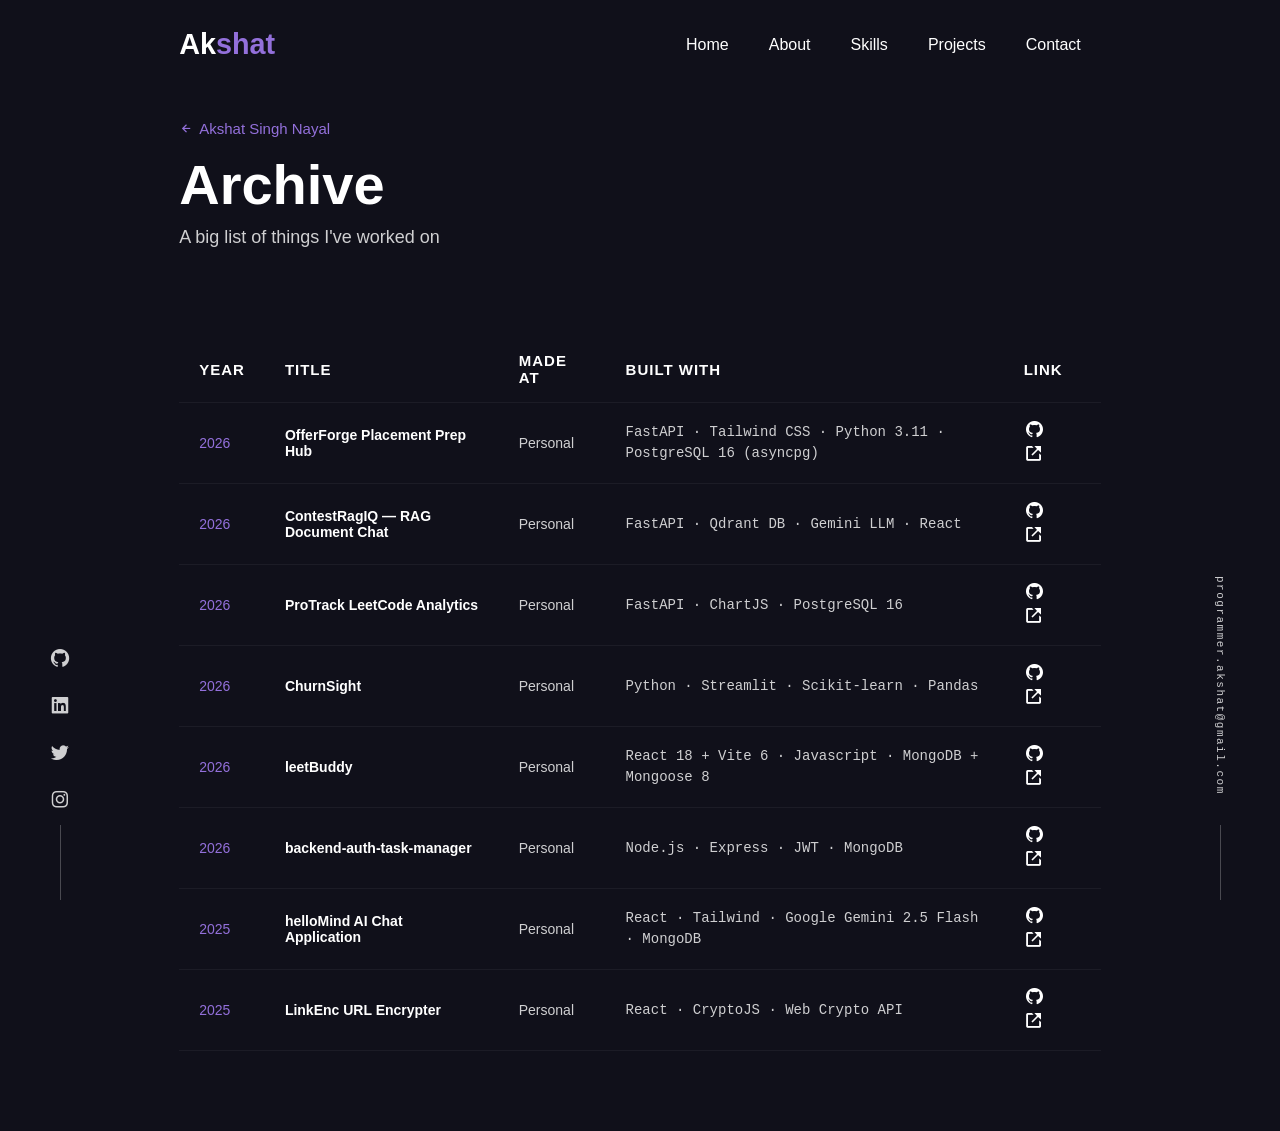
==== akshat/archive.html @ 69ee6034 "Update SEO metadata, projects archive sorting, repo links, and transition smoothness" ====
<!DOCTYPE html>
<html lang="en">

<head>
  <meta charset="UTF-8">
  <meta http-equiv="X-UA-Compatible" content="IE=edge">
  <meta name="viewport" content="width=device-width, initial-scale=1.0">
  <meta name="description"
    content="Archive of projects built by Akshat Singh Nayal, featuring backend engineering, AI, and full-stack systems." />
  <meta name="robots" content="index, follow" />
  <link rel="canonical" href="https://akshatnayal.dev/archive.html" />

  <!-- Open Graph -->
  <meta property="og:title" content="Archive | Akshat Singh Nayal" />
  <meta property="og:description"
    content="Archive of projects built by Akshat Singh Nayal, featuring backend engineering, AI, and full-stack systems." />
  <meta property="og:url" content="https://akshatnayal.dev/archive.html" />
  <meta property="og:type" content="website" />
  <meta property="og:image" content="https://akshatnayal.dev/img/social-preview.png" />

  <!-- Twitter -->
  <meta name="twitter:card" content="summary_large_image" />
  <meta name="twitter:title" content="Archive | Akshat Singh Nayal" />
  <meta name="twitter:description" content="Archive of projects built by Akshat Singh Nayal." />
  <meta name="twitter:image" content="https://akshatnayal.dev/img/social-preview.png" />

  <!-- Structured Data JSON-LD -->
  <script type="application/ld+json">
  {
    "@context": "https://schema.org",
    "@type": "ItemPage",
    "name": "Archive of Projects - Akshat Singh Nayal",
    "description": "Comprehensive list of backend development, full-stack, and AI projects built by Akshat Singh Nayal.",
    "url": "https://akshatnayal.dev/archive.html",
    "author": {
      "@type": "Person",
      "name": "Akshat Singh Nayal"
    }
  }
  </script>

  <!-- Icon -->
  <link type="image/png" sizes="16x16" rel="icon" href="assets/anime.png">
  <!-- External CSS Link -->
  <link rel="stylesheet" type="text/css" href="assets/styles.css">

  <!-- Boxicons Script -->
  <link rel="stylesheet" href="https://unpkg.com/boxicons@latest/css/boxicons.min.css">

  <!-- Google Fonts Link -->
  <link rel="preconnect" href="https://fonts.googleapis.com">
  <link rel="preconnect" href="https://fonts.gstatic.com" crossorigin>
  <link href="https://fonts.googleapis.com/css2?family=Bangers&family=Kosugi+Maru&display=swap" rel="stylesheet">

  <title>Archive | Akshat Singh Nayal</title>
</head>

<body class="archive-page">
  <!-- Start of Header -->
  <header>
    <a href="index.html" class="logo">Ak<span>shat</span></a>
    <div class="bx bx-menu" id="menu-icon"></div>

    <ul class="navbar">
      <li><a href="index.html#home">Home</a></li>
      <li><a href="index.html#about">About</a></li>
      <li><a href="index.html#services">Skills</a></li>
      <li><a href="index.html#projects">Projects</a></li>
      <li><a href="index.html#contact">Contact</a></li>
    </ul>
  </header>
  <!-- End of Header -->

  <!-- Archive Content Section -->
  <section class="archive-section">
    <div class="archive-header">
      <a href="index.html#projects" class="back-link"><i class='bx bx-left-arrow-alt'></i> Akshat Singh Nayal</a>
      <h1>Archive</h1>
      <p class="subtitle">A big list of things I've worked on</p>
    </div>

    <div class="table-container">
      <table class="archive-table">
        <thead>
          <tr>
            <th>Year</th>
            <th>Title</th>
            <th class="hide-mobile">Made at</th>
            <th>Built with</th>
            <th>Link</th>
          </tr>
        </thead>
        <tbody>
          <!-- 2026 -->
          <tr>
            <td class="year-column">2026</td>
            <td class="title-column">OfferForge Placement Prep Hub</td>
            <td class="made-column hide-mobile">Personal</td>
            <td class="tech-column">FastAPI &middot; Tailwind CSS &middot; Python 3.11 &middot; PostgreSQL 16 (asyncpg)
            </td>
            <td class="links-column">
              <a href="https://github.com/AkshatSinghNayal/OfferForge" target="_blank" rel="noopener noreferrer"
                aria-label="GitHub"><i class='bx bxl-github'></i></a>
              <a href="https://offerforgeai.vercel.app/" target="_blank" rel="noopener noreferrer"
                aria-label="Live Demo"><i class='bx bx-link-external'></i></a>
            </td>
          </tr>
          <tr>
            <td class="year-column">2026</td>
            <td class="title-column">ContestRagIQ — RAG Document Chat</td>
            <td class="made-column hide-mobile">Personal</td>
            <td class="tech-column">FastAPI &middot; Qdrant DB &middot; Gemini LLM &middot; React</td>
            <td class="links-column">
              <a href="https://github.com/AkshatSinghNayal/ragFastAPI" target="_blank" rel="noopener noreferrer"
                aria-label="GitHub"><i class='bx bxl-github'></i></a>
              <a href="https://contextragiq.vercel.app/" target="_blank" rel="noopener noreferrer"
                aria-label="Live Demo"><i class='bx bx-link-external'></i></a>
            </td>
          </tr>
          <tr>
            <td class="year-column">2026</td>
            <td class="title-column">ProTrack LeetCode Analytics</td>
            <td class="made-column hide-mobile">Personal</td>
            <td class="tech-column">FastAPI &middot; ChartJS &middot; PostgreSQL 16</td>
            <td class="links-column">
              <a href="https://github.com/AkshatSinghNayal/leet-tracker" target="_blank" rel="noopener noreferrer"
                aria-label="GitHub"><i class='bx bxl-github'></i></a>
              <a href="https://protrack-kar.vercel.app/" target="_blank" rel="noopener noreferrer"
                aria-label="Live Demo"><i class='bx bx-link-external'></i></a>
            </td>
          </tr>
          <tr>
            <td class="year-column">2026</td>
            <td class="title-column">ChurnSight</td>
            <td class="made-column hide-mobile">Personal</td>
            <td class="tech-column">Python &middot; Streamlit &middot; Scikit-learn &middot; Pandas</td>
            <td class="links-column">
              <a href="https://github.com/AkshatSinghNayal/customer-churn-prediction" target="_blank"
                rel="noopener noreferrer" aria-label="GitHub"><i class='bx bxl-github'></i></a>
              <a href="https://codecurated04.vercel.app/" target="_blank" rel="noopener noreferrer"
                aria-label="Live Demo"><i class='bx bx-link-external'></i></a>
            </td>
          </tr>
          <tr>
            <td class="year-column">2026</td>
            <td class="title-column">leetBuddy</td>
            <td class="made-column hide-mobile">Personal</td>
            <td class="tech-column">React 18 + Vite 6 &middot; Javascript &middot; MongoDB + Mongoose 8</td>
            <td class="links-column">
              <a href="https://github.com/AkshatSinghNayal/LeetCodeHelper" target="_blank" rel="noopener noreferrer"
                aria-label="GitHub"><i class='bx bxl-github'></i></a>
              <a href="https://leet-code-helper.vercel.app/" target="_blank" rel="noopener noreferrer"
                aria-label="Live Demo"><i class='bx bx-link-external'></i></a>
            </td>
          </tr>
          <tr>
            <td class="year-column">2026</td>
            <td class="title-column">backend-auth-task-manager</td>
            <td class="made-column hide-mobile">Personal</td>
            <td class="tech-column">Node.js &middot; Express &middot; JWT &middot; MongoDB</td>
            <td class="links-column">
              <a href="https://github.com/AkshatSinghNayal/backend-auth-task-manager" target="_blank"
                rel="noopener noreferrer" aria-label="GitHub"><i class='bx bxl-github'></i></a>
              <a href="https://backend-auth-task-manager.vercel.app/" target="_blank" rel="noopener noreferrer"
                aria-label="Live Demo"><i class='bx bx-link-external'></i></a>
            </td>
          </tr>

          <!-- 2025 -->
          <tr>
            <td class="year-column">2025</td>
            <td class="title-column">helloMind AI Chat Application</td>
            <td class="made-column hide-mobile">Personal</td>
            <td class="tech-column">React &middot; Tailwind &middot; Google Gemini 2.5 Flash &middot; MongoDB</td>
            <td class="links-column">
              <a href="https://github.com/AkshatSinghNayal/helloMind" target="_blank" rel="noopener noreferrer"
                aria-label="GitHub"><i class='bx bxl-github'></i></a>
              <a href="https://sih-project-2025-bsvw.onrender.com" target="_blank" rel="noopener noreferrer"
                aria-label="Live Demo"><i class='bx bx-link-external'></i></a>
            </td>
          </tr>
          <tr>
            <td class="year-column">2025</td>
            <td class="title-column">LinkEnc URL Encrypter</td>
            <td class="made-column hide-mobile">Personal</td>
            <td class="tech-column">React &middot; CryptoJS &middot; Web Crypto API</td>
            <td class="links-column">
              <a href="https://github.com/AkshatSinghNayal/Python_Link_Encryption_Project" target="_blank"
                rel="noopener noreferrer" aria-label="GitHub"><i class='bx bxl-github'></i></a>
              <a href="https://linkenc.vercel.app/" target="_blank" rel="noopener noreferrer" aria-label="Live Demo"><i
                  class='bx bx-link-external'></i></a>
            </td>
          </tr>
        </tbody>
      </table>
    </div>
  </section>



  <!-- Fixed Sidebars -->
  <div class="left-social-sidebar">
    <ul class="sidebar-socials">
      <li><a href="https://github.com/AkshatSinghNayal" target="_blank" rel="noopener noreferrer" aria-label="GitHub"><i
            class='bx bxl-github'></i></a></li>
      <li><a href="https://linkedin.com/in/akshatnayal/" target="_blank" rel="noopener noreferrer"
          aria-label="LinkedIn"><i class='bx bxl-linkedin-square'></i></a></li>
      <li><a href="https://x.com/Akshat_Nayal" target="_blank" rel="noopener noreferrer" aria-label="X (Twitter)"><i
            class='bx bxl-twitter'></i></a></li>
      <li><a href="https://instagram.com/programmer__19" target="_blank" rel="noopener noreferrer"
          aria-label="Instagram"><i class='bx bxl-instagram'></i></a></li>
    </ul>
    <div class="sidebar-line"></div>
  </div>

  <div class="right-email-sidebar">
    <a href="mailto:programmer.akshat@gmail.com" class="sidebar-email">programmer.akshat@gmail.com</a>
    <div class="sidebar-line"></div>
  </div>

  <!-- JS Script Link -->
  <script src="assets/script.js"></script>
</body>

</html>
---- akshat/assets/styles.css ----
*{
  padding: 0;
  margin: 0;
  box-sizing: border-box;
  font-family: 'Kosugi Maru', sans-serif; /* anime font */
  text-decoration: none;
  list-style: none;
  scroll-behavior: smooth;
  scroll-padding-top: 5.5rem; /* adjusted for scrolled header */
}

/* Custom Scrollbar */
::-webkit-scrollbar {
  width: 8px;
}
::-webkit-scrollbar-track {
  background: #10101a;
}
::-webkit-scrollbar-thumb {
  background: rgba(147, 112, 219, 0.45);
  border-radius: 4px;
  transition: background 0.3s;
}
::-webkit-scrollbar-thumb:hover {
  background: rgba(147, 112, 219, 0.7);
}

@keyframes float {
  0% {
    transform: translateY(0px);
  }
  50% {
    transform: translateY(-12px);
  }
  100% {
    transform: translateY(0px);
  }
}

:root {
  --bg--color: #10101a;
  --main-color: #9370DB;
  --2nd-main-color: #ffffffcc;
  --text-color: #fff;
  --big-font: 5rem;
  --h2-font: 1.9rem;
  --p-font: 1rem;
}

body {
  background-color: var(--bg--color);
  color: var(--text-color);
  -webkit-font-smoothing: antialiased;
  -moz-osx-font-smoothing: grayscale;
  text-rendering: optimizeLegibility;
}

/* Header */
header {
  position: fixed;
  top: 0;
  width: 100%;
  right: 0;
  z-index: 1000;
  display: flex;
  align-items: center;
  justify-content: space-between;
  background: transparent;
  padding: 28px 14%;
  transition: all 0.4s cubic-bezier(0.25, 0.8, 0.25, 1);
  border-bottom: 1px solid transparent;
}

header.scrolled {
  background: rgba(16, 16, 26, 0.85);
  backdrop-filter: blur(12px);
  -webkit-backdrop-filter: blur(12px);
  padding: 16px 14%;
  box-shadow: 0 10px 30px rgba(0, 0, 0, 0.3);
  border-bottom: 1px solid rgba(147, 112, 219, 0.12);
}

/* Navbar */
.logo {
  color: var(--text-color);
  font-size: 1.8rem;
  font-weight: 600;
  transition: transform 0.3s;
}

.logo:hover {
  transform: scale(1.03);
}

span {
  color: var(--main-color)
}

.navbar {
  display: flex;
}

.navbar a {
  color: var(--text-color);
  font-size: 1rem;
  font-weight: 500;
  padding: 8px 16px;
  margin: 0 4px;
  transition: color 0.3s, border-color 0.3s;
  border-bottom: 2px solid transparent;
}

.navbar a:hover,
.navbar a.active-nav {
  color: var(--main-color);
  border-bottom: 2px solid var(--main-color);
}

#menu-icon {
  font-size: 28px;
  z-index: 10001;
  cursor: pointer;
  display: none;
  transition: transform 0.3s;
}

#menu-icon:hover {
  transform: scale(1.1);
}

/* Home Section */
section {
  padding: 120px 14%;
}

.home {
  display: grid;
  grid-template-columns: 1.45fr 0.55fr;
  grid-gap: 2.2rem;
  align-items: center;
  position: relative;
  height: 100vh;
  width: 100%;
  padding: 120px 10%;
}

.home-img img {
  width: 430px;
  max-width: 100%;
  height: auto;
  animation: float 5s ease-in-out infinite;
}

.home-text h5 {
  color: var(--text-color);
  font-size: 25px;
  font-weight: 500;
  margin: 0 0 20px;
}

.home-text h1 {
  color: var(--text-color);
  font-size: clamp(3rem, 4.8vw, 4.4rem);
  font-weight: 700;
  margin: 0 0 10px;
  line-height: 1;
  white-space: nowrap;
}

.home-role {
  color: var(--main-color);
  font-size: clamp(1.4rem, 2.2vw, 1.8rem);
  font-weight: 600;
  letter-spacing: 2px;
  text-transform: uppercase;
  margin: 0 0 20px;
  display: block;
}

.home-text h6 {
  color: var(--2nd-main-color);
  font-size: clamp(0.95rem, 1.2vw, 1.1rem);
  font-weight: 350;
  line-height: 1.6;
  margin-bottom: 25px;
  max-width: 650px;
}

.typing-line {
  display: block;
  max-width: none;
  white-space: nowrap;
}

#typed-greeting,
#typed-name,
#typed-text {
  color: var(--text-color);
}

#typed-text .typed-highlight {
  color: var(--main-color);
}

.typing-cursor {
  color: var(--main-color);
  margin-left: 3px;
  font-weight: 700;
  display: inline-block;
  animation: typingBlink 0.9s step-end infinite;
}

@keyframes typingBlink {
  0%,
  45% {
    opacity: 1;
  }
  50%,
  100% {
    opacity: 0;
  }
}

.btn {
  background: var(--main-color);
  color: var(--text-color);
  box-shadow: 4px 4px var(--text-color);
  display: inline-block;
  padding: 0 25px;
  line-height: 42px;
  border: 1px solid transparent;
  font-size: 14px;
  font-weight: 400;
  letter-spacing: 2px;
  transition: ease all 0.35s;
}

.btn:hover {
  background: var(--text-color);
  color: var(--main-color);
  box-shadow: 4px 4px var(--main-color);
}

/* About Section */
.about {
  display: grid;
  grid-template-columns: 1.1fr 2fr;
  grid-gap: 5rem;
  align-items: center;
}

.about-img img {
  width: 400px;
  max-width: 100%;
  height: auto;
  border-radius: 12px;
}

.about-text h3 {
  color: var(--text-color);
  font-size: 30px;
  font-weight: 300;
  margin: 0 0 30px;
  letter-spacing: 6px;
}

.about-text h2 {
  font-size: var(--h2-font);
  font-weight: 500;
  line-height: 1.2;
  margin-bottom: 0.5rem;
  max-width: 470;
  margin-bottom: 2rem;
}

.about-text p {
  color: var(--2nd-main-color);
  font-size: var(--p-font);
  font-weight: 300;
  line-height: 1.8rem;
  margin-bottom: 1.5rem;
  max-width: 570px;
}

.main-btn .btn {
  margin-right: 20px;
}

/* Services Section */
.center {
  text-align: center;
}

.center h3 {
  color: var(--text-color);
  font-size: 30px;
  font-weight: 300;
  letter-spacing: 6px;
}

.service-content {
  display: grid;
  grid-template-columns: repeat(auto-fit, minmax(280px, 1fr));
  grid-gap: 2rem;
  align-items: stretch;
  margin-top: 4.4rem;
}

.row {
  background: #0b0b13;
  padding: 35px 25px;
  border-radius: 8px;
  border: 1px solid rgba(255, 255, 255, 0.05);
  cursor: pointer;
  display: flex;
  flex-direction: column;
  transition: transform 0.4s cubic-bezier(0.25, 0.8, 0.25, 1), box-shadow 0.4s cubic-bezier(0.25, 0.8, 0.25, 1), border-color 0.4s;
}

.row i {
  color: var(--main-color);
  font-size: 2.2rem;
  margin-bottom: 15px;
}

.row h3 {
  font-size: 1.15rem;
  font-weight: 500;
  margin-bottom: 12px;
  color: var(--text-color);
}

.row p {
  font-size: 14px;
  color: var(--2nd-main-color);
  line-height: 1.6;
}

.row:hover {
  transform: translateY(-8px);
  box-shadow: 0 20px 30px -15px rgba(147, 112, 219, 0.15);
  border-color: rgba(147, 112, 219, 0.35);
  background: rgba(147, 112, 219, 0.02);
}

/* CTA Section */
.cta {
  background: #0b0b13;
  width: 100%;
  padding: 150px 0;
  text-align: center;
  margin: 100px auto;
}

.cta h4 {
  color: var(--text-color);
  font-size: 1.6rem;
  font-weight: 300;
  margin-bottom: 30px;
}

/* Resume Section */
.resume {
  text-align: center;
}

.resume h3 {
  color: var(--text-color);
  font-size: 30px;
  font-weight: 580;
  margin: 0 0 30px;
  letter-spacing: 6px;
}

.resume .center {
  display: flex;
  justify-content: center;
}

.resume-content {
  display: grid;
  grid-template-columns: repeat(auto-fit, minmax(350px, auto));
  grid-gap: 2rem;
  align-items: center;
  margin-top: 4.4rem;
}

.box {
  background: #0b0b13;
  padding: 60px 35px;
  border-radius: 12px;
  border: 1px solid rgba(255, 255, 255, 0.03);
  cursor: pointer;
  transition: transform 0.4s cubic-bezier(0.25, 0.8, 0.25, 1), box-shadow 0.4s cubic-bezier(0.25, 0.8, 0.25, 1), border-color 0.4s;
  display: flex;
  flex-direction: column;
}

.box h6 {
  color: #3e4455;
  font-size: 14px;
  font-weight: 600;
  margin-bottom: 10px;
}

.box h4 {
  color: var(--text-color);
  font-size: 1.3rem;
  font-weight: 700;
  margin-top: 25px;
  margin-bottom: 13px;
}

.box p {
  font-size: var(--p-font);
  font-weight: 300;
  margin-bottom: 1.2rem;
  line-height: 1.8rem;
  color: var(--2nd-main-color);
}

.box h5 {
  font-size: 14px;
  font-weight: 500;
  color: var(--2nd-main-color);
}

.box .click-hint {
  display: inline-block;
  margin-top: auto;
  padding-top: 16px;
  margin-bottom: 30px;
  font-size: 14px;
  font-weight: 600;
  color: #3e4455;
  letter-spacing: 1px;
}

.box:hover {
  transform: translateY(-8px);
  box-shadow: 0 15px 35px rgba(147, 112, 219, 0.15);
  border-color: rgba(147, 112, 219, 0.35);
}

.clickable-box {
  display: block;
  text-decoration: none;
}

.clickable-box:hover {
  text-decoration: none;
}

/* Contact Section */
.contact {
  text-align: center;
}

.contact-center {
  display: flex;
  justify-content: center;
  align-items: center;
  height: 100%;
}

.contact-form {
  display: flex;
  flex-direction: column;
  align-items: center;
  justify-content: center;
  margin-top: 4.2rem;
}

.contact-links {
  width: 550px;
  text-align: left;
  margin-bottom: 1.2rem;
  color: var(--2nd-main-color);
  line-height: 1.9;
}

.contact-links a,
.contact-links a:link,
.contact-links a:visited,
.contact-links a:hover,
.contact-links a:active,
.contact-links a:focus,
.contact-links a:focus-visible {
  color: var(--main-color) !important;
  text-decoration: none;
}

.contact-form form {
  position: relative;
  width: 550px;
}

form input, 
form textarea {
  width: 100%;
  padding: 20px;
  outline: none;
  border: 1px solid rgba(255, 255, 255, 0.05);
  background: #0b0b13;
  color: var(--text-color);
  margin-bottom: 0.8rem;
  border-radius: 8px;
  transition: border-color 0.3s, box-shadow 0.3s;
}

form input:focus, 
form textarea:focus {
  border-color: var(--main-color);
  box-shadow: 0 0 12px rgba(147, 112, 219, 0.25);
}

form input::placeholder, 
form textarea::placeholder {
  color: var(--2nd-main-color);
}

textarea {
  height: 200px;
  resize: none;
}

form .send-btn {
  background: var(--main-color);
  color: var(--text-color);
  box-shadow: 4px 4px var(--text-color);
  display: inline-block;
  padding: 0 25px;
  line-height: 42px;
  border: 1px solid transparent;
  font-size: 14px;
  font-weight: 400;
  letter-spacing: 2px;
  transition: ease all 0.35s;
  margin-top: 5px;
}

form .send-btn:hover {
  background: var(--text-color);
  color: var(--main-color);
  box-shadow: 4px 4px var(--main-color);
}

/* Footer */
.footer {
  text-align: center;
  padding: 30px;
  color: var(--2nd-main-color);
  background: #0b0b13;
  line-height: 1.8rem;
  margin-top: 3rem;
}

.footer-socials {
  display: flex;
  align-items: center;
  justify-content: center;
  gap: 14px;
  margin-bottom: 14px;
}

.footer-socials a,
.footer-socials a:link,
.footer-socials a:visited,
.footer-socials a:hover,
.footer-socials a:active,
.footer-socials a:focus,
.footer-socials a:focus-visible {
  width: 42px;
  height: 42px;
  border: 1px solid var(--main-color);
  border-radius: 50%;
  display: inline-flex;
  align-items: center;
  justify-content: center;
  color: var(--main-color);
  background: transparent;
  font-size: 1.2rem;
  transition: all .30s ease;
  text-decoration: none;
}

.footer-socials a:hover {
  background: rgb(147 112 219 / 12%);
  transform: translateY(-4px);
  box-shadow: 0 8px 18px rgb(0 0 0 / 50%);
}

.footer-socials a i {
  color: inherit;
}

.footer-socials a[href^="mailto:"],
.footer-socials a[href^="mailto:"]:link,
.footer-socials a[href^="mailto:"]:visited,
.footer-socials a[href^="mailto:"]:hover,
.footer-socials a[href^="mailto:"]:active,
.footer-socials a[href^="mailto:"] i {
  color: var(--main-color) !important;
  -webkit-text-fill-color: var(--main-color) !important;
}

.footer-socials a:focus,
.footer-socials a:focus-visible {
  outline: none;
}


/* Media query for mobile devices with screen size up to 768px */
@media (max-width: 768px) {
  section {
    padding: 60px 5%;
  }

  header {
    padding: 18px 5%;
  }

  .logo {
    font-size: 1.5rem;
  }

  #menu-icon {
    display: block;
  }

  .navbar {
    background: #0b0b13;
    position: absolute;
    top: -500px;
    right: 0;
    left: 0;
    display: flex;
    flex-direction: column;
    box-shadow: 0px 15px 30px 0px rgb(0 0 0 / 70%);
    text-align: left;
    transition: 0.2s ease;
  }

  .navbar a {
    display: block;
    margin: 0.8rem 1.2rem;
    padding: 0.8rem;
    border-left: 2px solid var(--main-color);
  }

  .navbar.active {
    top: 100%;
  }

  .home {
    grid-template-columns: 1fr;
    grid-gap: 2rem;
    margin-top: 60px;
    height: auto;
    text-align: center;
    padding: 60px 5%;
  }

  .home-img img {
    width: 280px;
    max-width: 100%;
    margin: 0 auto;
    height: auto;
  }

  .home-text h5 {
    font-size: 20px;
  }

  .home-text h1 {
    font-size: 2.2rem;
  }

  .home-role {
    font-size: 1.3rem;
    margin-bottom: 15px;
  }

  .home-text h6 {
    font-size: 14px;
  }

  .typing-line {
    max-width: 100%;
  }

  .about {
    grid-template-columns: 1fr;
    grid-gap: 2.5rem;
    text-align: center;
    padding: 60px 5%;
  }

  .about-img img {
    width: 280px;
    max-width: 100%;
    margin: 0 auto;
    height: auto;
  }

  .about-text h3 {
    font-size: 22px;
    margin: 0 0 15px;
    letter-spacing: 4px;
  }

  .about-text h2 {
    font-size: 1.5rem;
    margin-bottom: 1.5rem;
  }

  .about-text p {
    font-size: 0.95rem;
    line-height: 1.6rem;
    margin: 0 auto 1.5rem;
  }

  .center h3, .resume h3 {
    font-size: 1.6rem;
    letter-spacing: 3px;
  }

  .service-content {
    grid-template-columns: 1fr;
    grid-gap: 1.5rem;
    margin-top: 2.5rem;
  }

  .row {
    padding: 25px 20px;
  }

  .row i {
    font-size: 2rem;
    margin-bottom: 12px;
  }

  .row h3 {
    margin-bottom: 12px;
  }

  .row p {
    font-size: 15px;
    line-height: 24px;
  }

  .cta {
    padding: 60px 5%;
    margin: 60px auto;
  }

  .cta h4 {
    font-size: 1.25rem;
    margin-bottom: 20px;
  }

  .resume-content {
    grid-template-columns: 1fr;
    grid-gap: 1.5rem;
    margin-top: 2.5rem;
  }

  .box {
    padding: 30px 20px;
  }

  .box h4 {
    font-size: 1.1rem;
    margin-top: 15px;
    margin-bottom: 10px;
  }

  .box p {
    font-size: 0.85rem;
    line-height: 1.5rem;
  }

  .box h5 {
    font-size: 13px;
  }

  .box .click-hint {
    margin-top: 10px;
    margin-bottom: 10px;
    padding-top: 10px;
  }

  .contact-form {
    margin-top: 2.5rem;
  }

  .contact-form form {
    width: 100%;
  }

  .contact-links {
    width: 100%;
  }

  form input, 
  form textarea {
    padding: 15px;
  }

  textarea {
    height: 160px;
  }

  .footer-socials {
    gap: 10px;
    flex-wrap: wrap;
  }
}

/* Media query for extra small devices (phones up to 480px) */
@media (max-width: 480px) {
  .logo {
    font-size: 1.3rem;
  }

  .home-text h1 {
    font-size: 1.7rem;
  }

  .home-text h5 {
    font-size: 18px;
  }

  .about-text h2 {
    font-size: 1.3rem;
  }

  .center h3, .resume h3 {
    font-size: 1.35rem;
    letter-spacing: 2px;
  }

  .cta h4 {
    font-size: 1.1rem;
  }

  .row, .box {
    padding: 25px 15px;
  }
}

@media (max-width: 1200px) {
  .home-text h1 {
    white-space: normal;
  }

  .typing-line {
    max-width: 680px;
    white-space: normal;
  }
}


/* Interactive tags styling */
.tags {
  display: flex;
  flex-wrap: wrap;
  gap: 8px;
  margin-top: 15px;
  margin-bottom: 12px;
}

.tag {
  background: rgba(147, 112, 219, 0.08);
  color: var(--main-color);
  font-size: 11px;
  font-weight: 500;
  padding: 4px 10px;
  border-radius: 20px;
  border: 1px solid rgba(147, 112, 219, 0.18);
  transition: all 0.35s ease;
  letter-spacing: 0.5px;
}

.box:hover .tag {
  background: rgba(147, 112, 219, 0.2);
  border-color: rgba(147, 112, 219, 0.5);
  color: #fff;
  box-shadow: 0 0 8px rgba(147, 112, 219, 0.35);
}

/* Pulsing CLICK hint on box hover */
@keyframes pulseHint {
  0% {
    color: #3e4455;
    transform: scale(1);
  }
  50% {
    color: var(--main-color);
    transform: scale(1.05);
    text-shadow: 0 0 8px rgba(147, 112, 219, 0.4);
  }
  100% {
    color: #3e4455;
    transform: scale(1);
  }
}

.box:hover .click-hint {
  animation: pulseHint 1.5s infinite ease-in-out;
}

/* About Tech Stack Pills */
.about-tech-stack {
  display: flex;
  flex-wrap: wrap;
  gap: 10px;
  margin: 1.5rem 0;
}

.tech-pill {
  background: rgba(147, 112, 219, 0.08);
  color: var(--main-color);
  font-size: 13px;
  font-weight: 500;
  padding: 6px 14px;
  border-radius: 20px;
  border: 1px solid rgba(147, 112, 219, 0.2);
  transition: all 0.3s ease;
}

.tech-pill:hover {
  background: rgba(147, 112, 219, 0.2);
  border-color: rgba(147, 112, 219, 0.5);
  transform: translateY(-2px);
  box-shadow: 0 4px 12px rgba(147, 112, 219, 0.2);
}

/* SDE Note */
.about-sde-note {
  font-size: var(--p-font);
  font-weight: 400;
  color: var(--text-color);
  margin-top: 1rem;
  margin-bottom: 2rem;
  border-left: 3px solid var(--main-color);
  padding-left: 12px;
}

/* About Subtitle */
.about-subtitle {
  color: var(--text-color);
  font-size: 20px;
  font-weight: 500;
  margin-top: 2.5rem;
  margin-bottom: 1rem;
  letter-spacing: 2px;
  text-transform: uppercase;
}

/* Facts Grid */
.facts-grid {
  display: grid;
  grid-template-columns: repeat(auto-fit, minmax(200px, 1fr));
  gap: 12px;
  margin-top: 1rem;
  margin-bottom: 2rem;
}

.fact-card {
  display: flex;
  align-items: center;
  gap: 10px;
  background: rgba(255, 255, 255, 0.02);
  padding: 10px 14px;
  border-radius: 8px;
  border: 1px solid rgba(255, 255, 255, 0.05);
  transition: all 0.3s ease;
}

.fact-card:hover {
  background: rgba(147, 112, 219, 0.05);
  border-color: rgba(147, 112, 219, 0.3);
  transform: translateY(-2px);
  box-shadow: 0 4px 12px rgba(0, 0, 0, 0.15);
}

.fact-icon {
  color: #10b981;
  font-weight: bold;
  font-size: 16px;
}

.fact-label {
  color: var(--2nd-main-color);
  font-size: 14px;
  font-weight: 500;
}

/* Responsive adjustments for new About elements */
@media (max-width: 768px) {
  .about-tech-stack {
    justify-content: center;
  }
  .about-sde-note {
    border-left: none;
    border-top: 2px solid var(--main-color);
    border-bottom: 2px solid var(--main-color);
    padding: 8px 0;
    max-width: 280px;
    margin: 1.5rem auto;
  }
  .fact-card {
    justify-content: center;
  }
}

/* Projects Section Styling */
.projects {
  padding: 90px 20px 70px;
  max-width: 1000px;
  margin: 0 auto;
}

.hide-project {
  display: none !important;
}

.section-num-heading {
  display: flex;
  align-items: center;
  white-space: nowrap;
  font-size: clamp(22px, 4vw, 28px);
  margin: 10px 0 40px;
  width: 100%;
  color: var(--text-color);
}

.section-num-heading span {
  color: var(--main-color);
  font-family: monospace;
  font-weight: normal;
  font-size: clamp(16px, 3vw, 20px);
  margin-right: 10px;
}

.section-num-heading::after {
  content: "";
  display: block;
  position: relative;
  top: -1px;
  width: 250px;
  height: 1px;
  margin-left: 20px;
  background-color: rgba(147, 112, 219, 0.2);
}

.featured-showcase {
  margin-top: 3.5rem;
  display: flex;
  flex-direction: column;
  gap: 7rem;
}

.featured-project {
  display: grid;
  grid-template-columns: repeat(12, 1fr);
  align-items: center;
  gap: 10px;
}

/* Image on left/right styling */
.featured-project .project-img {
  grid-column: 1 / 9;
  grid-row: 1 / -1;
  position: relative;
  border-radius: 8px;
  overflow: hidden;
  box-shadow: 0 10px 30px -15px rgba(0, 0, 0, 0.5);
  transition: all 0.3s ease;
  z-index: 1;
  will-change: transform, box-shadow;
}

.featured-project:nth-child(even) .project-img {
  grid-column: 5 / -1;
  grid-row: 1 / -1;
}

.featured-project .project-img a {
  width: 100%;
  height: 100%;
  display: block;
  background-color: var(--main-color);
}

.featured-project .project-img img {
  width: 100%;
  height: auto;
  display: block;
  object-fit: cover;
  opacity: 0.85;
  mix-blend-mode: multiply;
  filter: grayscale(40%) contrast(1.1) brightness(90%);
  transition: all 0.3s ease;
}

.featured-project .project-img:hover img {
  opacity: 1;
  mix-blend-mode: normal;
  filter: none;
}

.featured-project .project-img:hover {
  transform: translateY(-4px);
  box-shadow: 0 20px 40px -20px rgba(147, 112, 219, 0.4);
}

/* Content block styling */
.featured-project .project-content {
  grid-column: 7 / -1;
  grid-row: 1 / -1;
  text-align: right;
  z-index: 2;
  position: relative;
}

.featured-project:nth-child(even) .project-content {
  grid-column: 1 / 7;
  grid-row: 1 / -1;
  text-align: left;
}

.project-overline {
  color: var(--main-color);
  font-size: 13px;
  font-weight: 500;
  letter-spacing: 1px;
  margin-bottom: 8px;
  display: block;
}

.project-title {
  font-size: clamp(20px, 3vw, 24px);
  margin-bottom: 20px;
}

.project-title a {
  color: var(--text-color);
  transition: color 0.3s ease;
}

.project-title a:hover {
  color: var(--main-color);
}

.project-description {
  background: rgba(20, 20, 35, 0.9);
  backdrop-filter: blur(10px);
  border: 1px solid rgba(147, 112, 219, 0.15);
  padding: 20px 25px;
  border-radius: 6px;
  color: var(--2nd-main-color);
  font-size: 14px;
  line-height: 1.6;
  text-align: left;
  box-shadow: 0 10px 30px -15px rgba(0, 0, 0, 0.5);
  transition: border-color 0.3s ease;
}

.featured-project:hover .project-description {
  border-color: rgba(147, 112, 219, 0.35);
}

.project-tech-list {
  display: flex;
  flex-wrap: wrap;
  justify-content: flex-end;
  gap: 15px;
  margin: 20px 0 10px;
}

.featured-project:nth-child(even) .project-tech-list {
  justify-content: flex-start;
}

.project-tech-list li {
  color: var(--2nd-main-color);
  font-size: 13px;
  font-family: monospace;
}

.project-links {
  display: flex;
  justify-content: flex-end;
  gap: 15px;
  margin-top: 15px;
}

.featured-project:nth-child(even) .project-links {
  justify-content: flex-start;
}

.project-links a {
  color: var(--text-color);
  font-size: 22px;
  transition: all 0.3s ease;
}

.project-links a:hover {
  color: var(--main-color);
  transform: translateY(-2px);
}

/* Other Noteworthy Projects Grid */
.noteworthy-section {
  margin-top: 8rem;
}

.noteworthy-grid {
  display: grid;
  grid-template-columns: repeat(auto-fit, minmax(300px, 1fr));
  gap: 20px;
  margin-top: 2.5rem;
}

.noteworthy-card {
  background: rgba(255, 255, 255, 0.02);
  border: 1px solid rgba(255, 255, 255, 0.05);
  border-radius: 8px;
  padding: 2rem 1.75rem;
  display: flex;
  flex-direction: column;
  justify-content: space-between;
  transition: all 0.35s cubic-bezier(0.25, 0.46, 0.45, 0.94);
  box-shadow: 0 10px 30px -15px rgba(0, 0, 0, 0.3);
  will-change: transform, box-shadow;
}

.noteworthy-card:hover {
  transform: translateY(-8px);
  border-color: rgba(147, 112, 219, 0.35);
  box-shadow: 0 20px 30px -15px rgba(147, 112, 219, 0.15);
  background: rgba(147, 112, 219, 0.02);
}

.noteworthy-header {
  display: flex;
  justify-content: space-between;
  align-items: center;
  margin-bottom: 30px;
}

.folder-icon {
  font-size: 40px;
  color: var(--main-color);
}

.noteworthy-links a {
  color: var(--text-color);
  font-size: 22px;
  margin-left: 12px;
  transition: color 0.3s ease;
}

.noteworthy-links a:hover {
  color: var(--main-color);
}

.noteworthy-title {
  font-size: 20px;
  font-weight: 600;
  margin-bottom: 10px;
  color: var(--text-color);
}

.noteworthy-description {
  color: var(--2nd-main-color);
  font-size: 14px;
  line-height: 1.6;
  margin-bottom: 20px;
  font-weight: 300;
}

.noteworthy-tech {
  display: flex;
  flex-wrap: wrap;
  gap: 8px;
  margin-top: auto;
}

.noteworthy-tech span {
  font-size: 11px;
  color: var(--2nd-main-color);
  background: rgba(255, 255, 255, 0.05);
  padding: 3px 8px;
  border-radius: 4px;
}

.toggle-container {
  display: flex;
  justify-content: center;
  margin-top: 3.5rem;
}

.toggle-btn {
  background: transparent;
  color: var(--main-color);
  border: 1px solid var(--main-color);
  padding: 12px 28px;
  font-size: 14px;
  font-weight: 500;
  border-radius: 6px;
  cursor: pointer;
  transition: all 0.3s ease;
  letter-spacing: 1px;
}

.toggle-btn:hover {
  background: rgba(147, 112, 219, 0.1);
  box-shadow: 0 0 15px rgba(147, 112, 219, 0.2);
}

.archive-intro-link {
  margin-top: 10px;
}

.archive-link {
  color: var(--main-color);
  font-size: 14px;
  font-weight: 500;
  border-bottom: 1px solid transparent;
  transition: border-color 0.3s ease;
}

.archive-link:hover {
  border-color: var(--main-color);
}

/* Archive Page Styling */
.archive-page {
  background-color: var(--bg--color);
}

.archive-section {
  padding: 120px 14% 80px;
  min-height: 80vh;
}

.archive-header {
  margin-bottom: 3.5rem;
}

.back-link {
  color: var(--main-color);
  font-size: 15px;
  display: inline-flex;
  align-items: center;
  gap: 5px;
  margin-bottom: 15px;
  transition: transform 0.3s ease;
}

.back-link:hover {
  transform: translateX(-4px);
}

.archive-header h1 {
  font-size: 3.5rem;
  margin-bottom: 10px;
}

.archive-header .subtitle {
  color: var(--2nd-main-color);
  font-size: 18px;
}

.table-container {
  overflow-x: auto;
}

.archive-table {
  width: 100%;
  border-collapse: collapse;
  margin-top: 2rem;
  text-align: left;
}

.archive-table th, 
.archive-table td {
  padding: 16px 20px;
  border-bottom: 1px solid rgba(255, 255, 255, 0.05);
}

.archive-table th {
  color: var(--text-color);
  font-weight: 600;
  font-size: 15px;
  letter-spacing: 1px;
  text-transform: uppercase;
}

.archive-table td {
  color: var(--2nd-main-color);
  font-size: 14px;
}

.archive-table tbody tr {
  transition: background-color 0.3s ease;
}

.archive-table tbody tr:hover {
  background-color: rgba(147, 112, 219, 0.02);
}

.year-column {
  color: var(--main-color) !important;
  font-weight: 500;
}

.title-column {
  color: var(--text-color) !important;
  font-weight: 600;
}

.tech-column {
  font-family: monospace;
  font-size: 13px;
  color: var(--2nd-main-color);
  line-height: 1.5;
}

.links-column a {
  color: var(--text-color);
  font-size: 20px;
  margin-right: 12px;
  transition: color 0.3s ease;
}

.links-column a:hover {
  color: var(--main-color);
}

/* Responsive Featured Projects & Archive */
@media (max-width: 1080px) {
  .featured-project {
    grid-template-columns: 1fr;
    gap: 0;
  }
  .featured-project .project-img {
    grid-column: 1 / -1 !important;
    grid-row: auto !important;
    border-radius: 8px 8px 0 0;
  }
  .featured-project .project-content {
    grid-column: 1 / -1 !important;
    grid-row: auto !important;
    text-align: left !important;
    background: rgba(20, 20, 35, 0.9);
    padding: 30px;
    border-radius: 0 0 8px 8px;
    border: 1px solid rgba(147, 112, 219, 0.1);
    margin-top: -10px;
  }
  .featured-project:nth-child(even) .project-content {
    text-align: left !important;
  }
  .project-tech-list, .project-links {
    justify-content: flex-start !important;
  }
  .project-description {
    background: transparent;
    border: none;
    padding: 0;
    box-shadow: none;
  }
  .projects {
    padding: 60px 8% 50px;
  }
  .archive-section {
    padding: 100px 8% 60px;
  }
}

@media (max-width: 768px) {
  .hide-mobile {
    display: none !important;
  }
  .archive-header h1 {
    font-size: 2.5rem;
  }
  .archive-table th, 
  .archive-table td {
    padding: 12px 10px;
  }
}

/* Fixed Sidebars (Socials & Email) */
.left-social-sidebar {
  position: fixed;
  bottom: 0;
  left: 40px;
  width: 40px;
  z-index: 10;
  display: flex;
  flex-direction: column;
  align-items: center;
}

.sidebar-socials {
  list-style: none;
  padding: 0;
  margin: 0;
  display: flex;
  flex-direction: column;
  gap: 20px;
}

.sidebar-socials li a {
  color: var(--2nd-main-color);
  font-size: 22px;
  transition: all 0.3s cubic-bezier(0.25, 0.46, 0.45, 0.94);
  display: inline-block;
  will-change: transform, color;
}

.sidebar-socials li a:hover {
  color: var(--main-color);
  transform: translateY(-3px);
}

.right-email-sidebar {
  position: fixed;
  bottom: 0;
  right: 40px;
  width: 40px;
  z-index: 10;
  display: flex;
  flex-direction: column;
  align-items: center;
}

.sidebar-email {
  font-family: monospace;
  font-size: 11px;
  letter-spacing: 1.5px;
  writing-mode: vertical-rl;
  color: var(--2nd-main-color);
  transition: all 0.3s cubic-bezier(0.25, 0.46, 0.45, 0.94);
  text-decoration: none;
  margin-bottom: 20px;
  display: inline-block;
  will-change: transform, color;
}

.sidebar-email:hover {
  color: var(--main-color);
  transform: translateY(-3px);
}

/* Tactile Active physics scale-down for premium micro-interactions */
.btn:active, 
.navbar a:active, 
.sidebar-socials li a:active, 
.sidebar-email:active {
  transform: scale(0.96) !important;
  transition: transform 0.1s ease !important;
}

.sidebar-line {
  width: 1px;
  height: 75px;
  background-color: var(--2nd-main-color);
  opacity: 0.3;
  margin-top: 10px;
}

@media (max-width: 1080px) {
  .left-social-sidebar {
    left: 20px;
  }
  .right-email-sidebar {
    right: 20px;
  }
}

@media (max-width: 768px) {
  .left-social-sidebar, 
  .right-email-sidebar {
    display: none !important;
  }
}
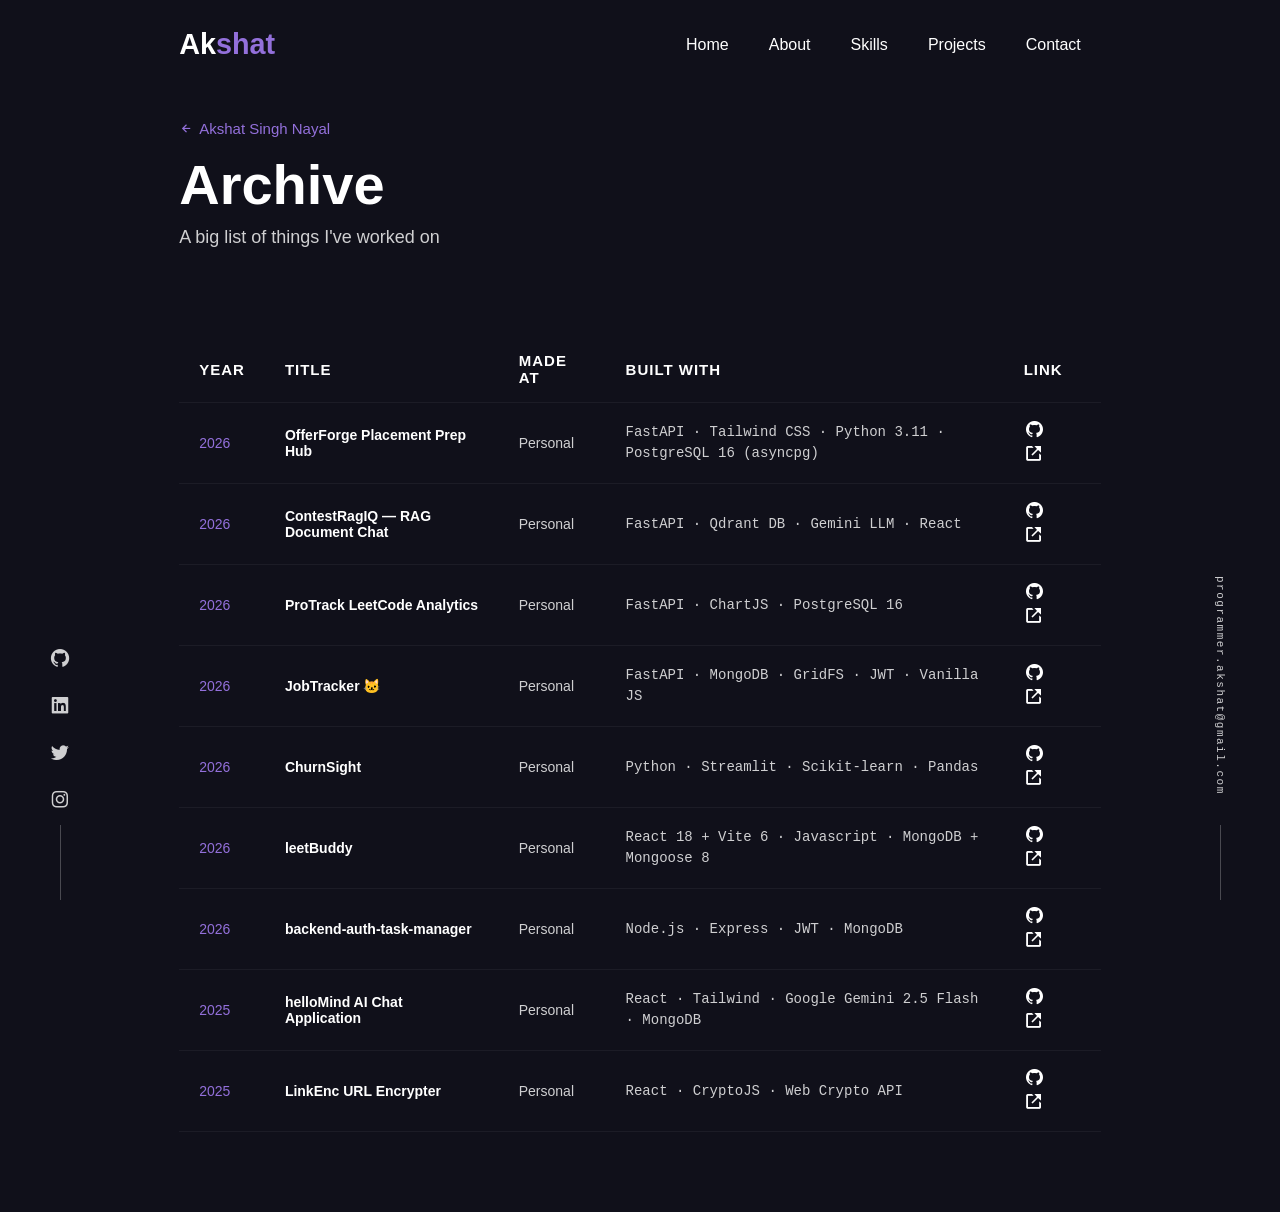
==== commit 3b1cf91a: "added new project" ====
--- a/akshat/archive.html
+++ b/akshat/archive.html
@@ -42,7 +42,7 @@
   <!-- Icon -->
   <link type="image/png" sizes="16x16" rel="icon" href="assets/anime.png">
   <!-- External CSS Link -->
-  <link rel="stylesheet" type="text/css" href="assets/styles.css">
+  <link rel="stylesheet" type="text/css" href="assets/styles.css?v=15">
 
   <!-- Boxicons Script -->
   <link rel="stylesheet" href="https://unpkg.com/boxicons@latest/css/boxicons.min.css">
@@ -129,6 +129,19 @@
                 aria-label="Live Demo"><i class='bx bx-link-external'></i></a>
             </td>
           </tr>
+
+          <tr>
+            <td class="year-column">2026</td>
+            <td class="title-column">JobTracker 🐱</td>
+            <td class="made-column hide-mobile">Personal</td>
+            <td class="tech-column">FastAPI &middot; MongoDB &middot; GridFS &middot; JWT &middot; Vanilla JS</td>
+            <td class="links-column">
+              <a href="https://github.com/AkshatSinghNayal/job-Tracker" target="_blank" rel="noopener noreferrer"
+                aria-label="GitHub"><i class='bx bxl-github'></i></a>
+              <a href="https://jobtrack-kar.vercel.app/" target="_blank" rel="noopener noreferrer"
+                aria-label="Live Demo"><i class='bx bx-link-external'></i></a>
+            </td>
+          </tr>
           <tr>
             <td class="year-column">2026</td>
             <td class="title-column">ChurnSight</td>
@@ -173,9 +186,9 @@
             <td class="made-column hide-mobile">Personal</td>
             <td class="tech-column">React &middot; Tailwind &middot; Google Gemini 2.5 Flash &middot; MongoDB</td>
             <td class="links-column">
-              <a href="https://github.com/AkshatSinghNayal/helloMind" target="_blank" rel="noopener noreferrer"
-                aria-label="GitHub"><i class='bx bxl-github'></i></a>
-              <a href="https://sih-project-2025-bsvw.onrender.com" target="_blank" rel="noopener noreferrer"
+              <a href="https://github.com/AkshatSinghNayal/SIH-Project-2025" target="_blank" rel="noopener noreferrer"
+                aria-label="GitHub"><i class='bx bxl-github'></i></a>
+              <a href="https://hellomind-2025.vercel.app/" target="_blank" rel="noopener noreferrer"
                 aria-label="Live Demo"><i class='bx bx-link-external'></i></a>
             </td>
           </tr>
@@ -219,7 +232,7 @@
   </div>
 
   <!-- JS Script Link -->
-  <script src="assets/script.js"></script>
+  <script src="assets/script.js?v=5"></script>
 </body>
 
 </html>
--- a/akshat/assets/styles.css
+++ b/akshat/assets/styles.css
@@ -188,8 +188,9 @@
 
 .typing-line {
   display: block;
-  max-width: none;
-  white-space: nowrap;
+  max-width: 650px;
+  white-space: normal;
+  word-break: break-word;
 }
 
 #typed-greeting,
@@ -250,7 +251,7 @@
 }
 
 .about-img img {
-  width: 400px;
+  width: 440px;
   max-width: 100%;
   height: auto;
   border-radius: 12px;
@@ -454,6 +455,76 @@
 /* Contact Section */
 .contact {
   text-align: center;
+}
+
+
+/* Booking accent inherits the site's purple; override here for booking only. */
+.contact {
+  --booking-brand-color: var(--main-color);
+}
+
+.contact-subtitle {
+  margin: 1rem auto 2rem;
+  max-width: 550px;
+  color: var(--2nd-main-color);
+  line-height: 1.7;
+}
+
+.contact-booking {
+  width: 100%;
+  max-width: 1000px;
+  margin: 0 auto;
+  overflow: hidden;
+  border: 1px solid rgba(255, 255, 255, 0.05);
+  border-radius: 8px;
+  background: var(--bg--color);
+  color-scheme: dark;
+}
+
+.contact-calendar {
+  width: 100%;
+  min-height: 620px;
+  overflow-x: hidden;
+}
+
+.contact-booking-fallback {
+  padding: 1rem;
+  font-size: 0.85rem;
+  line-height: 1.6;
+}
+
+.contact-booking-fallback a {
+  color: var(--booking-brand-color);
+}
+
+.contact-booking-fallback a:hover {
+  text-decoration: underline;
+}
+
+.contact-divider {
+  display: flex;
+  align-items: center;
+  gap: 1rem;
+  max-width: 550px;
+  margin: 2.5rem auto 0;
+  color: #9ca3af;
+  font-size: 0.9rem;
+  line-height: 1.6;
+}
+
+.contact-divider::before,
+.contact-divider::after {
+  content: '';
+  flex: 1;
+  min-width: 12px;
+  height: 1px;
+  background: rgba(255, 255, 255, 0.05);
+}
+
+@media (max-width: 768px) {
+  .contact-calendar {
+    min-height: 780px;
+  }
 }
 
 .contact-center {
@@ -1071,7 +1142,7 @@
 
 /* Image on left/right styling */
 .featured-project .project-img {
-  grid-column: 1 / 9;
+  grid-column: 1 / 8;
   grid-row: 1 / -1;
   position: relative;
   border-radius: 8px;
@@ -1080,10 +1151,11 @@
   transition: all 0.3s ease;
   z-index: 1;
   will-change: transform, box-shadow;
+  max-height: 380px;
 }
 
 .featured-project:nth-child(even) .project-img {
-  grid-column: 5 / -1;
+  grid-column: 6 / -1;
   grid-row: 1 / -1;
 }
 
@@ -1096,9 +1168,10 @@
 
 .featured-project .project-img img {
   width: 100%;
-  height: auto;
+  height: 100%;
   display: block;
   object-fit: cover;
+  object-position: top;
   opacity: 0.85;
   mix-blend-mode: multiply;
   filter: grayscale(40%) contrast(1.1) brightness(90%);
@@ -1118,7 +1191,7 @@
 
 /* Content block styling */
 .featured-project .project-content {
-  grid-column: 7 / -1;
+  grid-column: 6 / -1;
   grid-row: 1 / -1;
   text-align: right;
   z-index: 2;
@@ -1126,7 +1199,7 @@
 }
 
 .featured-project:nth-child(even) .project-content {
-  grid-column: 1 / 7;
+  grid-column: 1 / 8;
   grid-row: 1 / -1;
   text-align: left;
 }
@@ -1138,11 +1211,13 @@
   letter-spacing: 1px;
   margin-bottom: 8px;
   display: block;
+  text-shadow: 0 2px 4px rgba(0, 0, 0, 0.9);
 }
 
 .project-title {
   font-size: clamp(20px, 3vw, 24px);
   margin-bottom: 20px;
+  text-shadow: 0 2px 4px rgba(0, 0, 0, 0.9);
 }
 
 .project-title a {
@@ -1188,6 +1263,7 @@
   color: var(--2nd-main-color);
   font-size: 13px;
   font-family: monospace;
+  text-shadow: 0 2px 4px rgba(0, 0, 0, 0.9);
 }
 
 .project-links {
@@ -1205,6 +1281,7 @@
   color: var(--text-color);
   font-size: 22px;
   transition: all 0.3s ease;
+  filter: drop-shadow(0 2px 4px rgba(0, 0, 0, 0.9));
 }
 
 .project-links a:hover {
@@ -1451,6 +1528,10 @@
     grid-column: 1 / -1 !important;
     grid-row: auto !important;
     border-radius: 8px 8px 0 0;
+    max-height: none !important;
+  }
+  .featured-project .project-img img {
+    height: auto !important;
   }
   .featured-project .project-content {
     grid-column: 1 / -1 !important;
@@ -1591,3 +1672,99 @@
   }
 }
 
+/* Mobile portfolio: desktop and contact rules above remain unchanged. */
+@media (max-width: 768px) {
+  body:has(#home) header, body:has(#home) header.scrolled { padding: 8px 5%; }
+  body:has(#home) .logo, body:has(#home) #menu-icon, body:has(#home) .navbar a { min-width: 44px; min-height: 44px; display: flex; align-items: center; }
+  body:has(#home) #menu-icon { justify-content: center; }
+  body:has(#home) .navbar a { margin: 0 12px; padding: 10px 12px; }
+  body:has(#home) .navbar:not(.active) { visibility: hidden; }
+  body:has(#home) .navbar.active { padding: 8px 0; }
+  #home, #about, #services, #projects { padding: 28px 6%; min-width: 0; }
+  #home { display: block; margin-top: 64px; text-align: left; padding-top: 42px; padding-bottom: 32px; background: var(--bg--color); }
+  #home .home-img { position: absolute; width: 112px; top: 20px; right: 6%; }
+  #home .home-img img { width: 100%; animation: none; }
+  #home h5 { padding: 0; margin: 0 0 76px; font-size: 14px; letter-spacing: 2px; }
+  #home h1 { padding: 0; max-width: 310px; font-size: clamp(34px,9.5vw,48px); min-height: 0; line-height: 1.12; margin-bottom: 18px; }
+  #home .home-role { display: inline-block; font-size: 12px; letter-spacing: 2px; border-bottom: 1px solid rgba(147,112,219,.35); padding-bottom: 9px; margin-bottom: 12px; }
+  #home .typing-line { display: none; }
+  #home .mobile-intro { color: var(--2nd-main-color); font-size: 14px; line-height: 1.7; max-width: 500px; margin-bottom: 22px; }
+  #home .btn, #about .btn, .cta .btn { min-height: 44px; letter-spacing: 1px; border-radius: 8px; box-shadow: none; padding: 0 18px; }
+  #home .btn:hover, #home .btn:focus, .cta .btn:hover, .cta .btn:focus { box-shadow: none; filter: none; text-shadow: none; }
+  #about { display: flow-root; text-align: left; border-top: 1px solid rgba(147,112,219,.15); }
+  #about .about-img { float: right; width: 88px; margin: 0 0 8px 16px; }
+  #about .about-img img { width: 100%; }
+  #about h3, #services .center h3 { font-size: 13px; color: var(--main-color); letter-spacing: 3px; text-transform: uppercase; }
+  #about h3 { margin-bottom: 10px; }
+  #about h2 { font-size: 21px; line-height: 1.35; margin-bottom: 12px; }
+  #about p { font-size: 14px; line-height: 1.55; margin-bottom: 12px; }
+  #about .about-tech-stack { clear: both; justify-content: flex-start; gap: 6px; margin: 12px 0; }
+  #about .tech-pill { border-radius: 5px; font-size: 11px; padding: 6px 8px; }
+  #about .about-sde-note { border: 0; border-left: 2px solid var(--main-color); padding: 4px 10px; max-width: none; margin: 12px 0; }
+  #about .about-subtitle { font-size: 12px; color: var(--2nd-main-color); letter-spacing: 2px; margin: 18px 0 10px; }
+  #about .facts-grid { grid-template-columns: repeat(2,minmax(0,1fr)); gap: 0 14px; margin: 0 0 16px; }
+  #about .fact-card { justify-content: flex-start; border: 0; border-bottom: 1px solid rgba(255,255,255,.05); border-radius: 0; background: transparent; padding: 12px 0; gap: 6px; min-width: 0; }
+  #about .fact-label { font-size: 12px; line-height: 1.4; overflow-wrap: anywhere; }
+  #about .fact-icon { flex-shrink: 0; }
+  #about .main-btn .btn { margin-right: 0; background: transparent; color: var(--main-color); border: 1px solid rgba(147,112,219,.4); }
+  #services { padding-top: 24px; }
+  #services .center { text-align: left; }
+  #services .service-content { grid-template-columns: minmax(0,1fr); gap: 0; margin-top: 12px; border-top: 1px solid rgba(255,255,255,.08); }
+  #services .row { background: transparent; border: 0; border-bottom: 1px solid rgba(255,255,255,.08); border-radius: 0; padding: 0; box-shadow: none; min-width: 0; }
+  #services .row:hover { transform: none; }
+  #services .mobile-skill-details summary { display: flex; align-items: center; gap: 14px; min-height: 62px; cursor: pointer; list-style: none; }
+  #services .mobile-skill-details summary::-webkit-details-marker { display: none; }
+  #services .mobile-skill-details summary::after { content: '+'; color: var(--main-color); margin-left: auto; font-size: 22px; }
+  #services .mobile-skill-details[open] summary::after { content: '−'; }
+  #services .row i { font-size: 23px; margin: 0; }
+  #services .row h3 { margin: 0; font-size: 16px; line-height: 1.35; }
+  #services .row p { padding: 0 16px 18px 37px; font-size: 14px; line-height: 1.7; }
+  #services summary:focus-visible { outline: 2px solid var(--main-color); outline-offset: 2px; }
+  .cta { width: 88%; padding: 20px; margin: 12px auto; border: 1px solid rgba(147,112,219,.2); border-radius: 12px; background: #0b0b13; }
+  .cta h4 { font-size: 15px; line-height: 1.45; max-width: 480px; margin: 0 auto 14px; }
+  #projects .center { text-align: left; }
+  #projects .center h3 { font-size: 24px; letter-spacing: 0; line-height: 1.25; max-width: 280px; }
+  #projects .mobile-project-controls { display: flex; align-items: center; gap: 4px; margin: 16px 0 8px; }
+  #projects .mobile-project-controls span { font-size: 9px; line-height: 1.5; letter-spacing: 1px; color: var(--2nd-main-color); margin-right: auto; }
+  #projects .mobile-project-controls button { flex: 0 0 44px; height: 44px; border: 1px solid rgba(147,112,219,.25); border-radius: 50%; color: var(--main-color); background: transparent; font-size: 20px; cursor: pointer; }
+  #projects .featured-showcase { display: grid; grid-auto-flow: column; grid-auto-columns: 92%; grid-template-columns: none; align-items: stretch; gap: 16px; overflow-x: auto; scroll-snap-type: x mandatory; overscroll-behavior-x: contain; margin-top: 0; padding-bottom: 12px; scrollbar-width: thin; scrollbar-color: var(--main-color) transparent; }
+  /* Full-bleed project artwork with text over a dark purple fade. */
+  #projects .featured-project { display: flex; flex-direction: column; align-items: stretch; min-width: 0; visibility: visible !important; opacity: 1 !important; transform: none !important; position: relative; isolation: isolate; scroll-snap-align: start; border: 0; border-radius: 3px; overflow: hidden; background: #171323; box-shadow: none; }
+  #projects .featured-project .project-img { position: absolute; inset: 0; border-radius: 0; box-shadow: none; z-index: -1; transform: none; }
+  #projects .featured-project .project-img a { background: transparent; }
+  #projects .featured-project .project-img img { width: 100%; height: 100% !important; object-fit: cover; object-position: center top; mix-blend-mode: luminosity; filter: none; opacity: .32; }
+  #projects .featured-project::before { content: ''; position: absolute; inset: 0; z-index: 0; pointer-events: none; background: linear-gradient(145deg,rgba(32,24,49,.78) 0%,rgba(23,19,35,.84) 48%,rgba(16,16,26,.98) 100%); }
+  #projects .featured-project .project-content { position: relative; z-index: 1; display: flex; flex-direction: column; flex: 1; min-width: 0; min-height: 420px; margin: 0; padding: 28px 24px 20px; border: 0; border-radius: 0; background: transparent; }
+  #projects .project-overline { font-size: 10px; letter-spacing: 2px; margin-bottom: 4px; }
+  #projects .project-title { font-size: 23px; margin-bottom: 18px; text-shadow: none; }
+  #projects .project-title a { display: flex; align-items: center; min-height: 44px; overflow-wrap: anywhere; line-height: 1.25; }
+  #projects .project-description { background: transparent; backdrop-filter: none; border: 0; border-radius: 0; box-shadow: none; padding: 0; font-size: 14px; line-height: 1.75; color: var(--2nd-main-color); margin-bottom: 24px; }
+  #projects .project-tech-list { margin: auto 0 12px; padding-top: 8px; gap: 8px 14px; }
+  #projects .project-tech-list li { font-size: 11px; line-height: 1.5; }
+  #projects .project-links { border: 0; margin: 0 0 0 -10px; padding: 0; gap: 4px; }
+  #projects .project-links a, #projects .noteworthy-links a { display: inline-flex; align-items: center; justify-content: center; min-width: 44px; min-height: 44px; margin: 0; }
+  #projects .featured-project:focus-within { outline: 2px solid var(--main-color); outline-offset: -2px; }
+  #projects .noteworthy-section { margin-top: 26px; }
+  #projects .noteworthy-section h3 { font-size: 20px; }
+  #projects .noteworthy-grid { grid-template-columns: minmax(0,1fr); gap: 0; margin-top: 12px; }
+  #projects .noteworthy-card { display: grid; grid-template-columns: minmax(0,1fr) auto; gap: 0 8px; padding: 12px 0; min-width: 0; background: transparent; border: 0; border-top: 1px solid rgba(255,255,255,.08); border-radius: 0; box-shadow: none; }
+  #projects .noteworthy-title { grid-column: 1; grid-row: 1; align-self: center; font-size: 16px; margin-bottom: 2px; }
+  #projects .noteworthy-header { grid-column: 2; grid-row: 1; margin: 0; }
+  #projects .folder-icon { display: none; }
+  #projects .noteworthy-card .mobile-project-details { grid-column: 1 / -1; }
+  #projects .noteworthy-links { display: flex; gap: 0; }
+  #projects .noteworthy-description { font-size: 13px; margin: 4px 0 12px; }
+  #projects .noteworthy-card:hover { transform: none; }
+  #projects .toggle-container { margin-top: 16px; }
+  #projects .toggle-btn, #projects .archive-link { min-height: 44px; display: inline-flex; align-items: center; justify-content: center; }
+  #projects .mobile-project-details summary { display: flex; align-items: center; justify-content: space-between; gap: 8px; min-height: 44px; color: var(--main-color); font-size: 13px; cursor: pointer; list-style: none; }
+  #projects .mobile-project-details summary::-webkit-details-marker { display: none; }
+  #projects .mobile-project-details summary::after { content: '+'; font-size: 20px; }
+  #projects .mobile-project-details[open] summary::after { content: '−'; }
+  #projects .mobile-project-details summary:focus-visible { outline: 2px solid var(--main-color); outline-offset: 2px; }
+  body:has(#home) .left-social-sidebar, body:has(#home) .right-email-sidebar { display: flex !important; position: static; width: auto; margin: 0 5%; }
+  body:has(#home) .sidebar-socials { flex-direction: row; gap: 8px; }
+  body:has(#home) .sidebar-socials li a { display: inline-flex; align-items: center; justify-content: center; width: 44px; height: 44px; }
+  body:has(#home) .sidebar-email { writing-mode: horizontal-tb; display: flex; align-items: center; min-height: 44px; letter-spacing: 0; overflow-wrap: anywhere; }
+  body:has(#home) .sidebar-line { display: none; }
+}
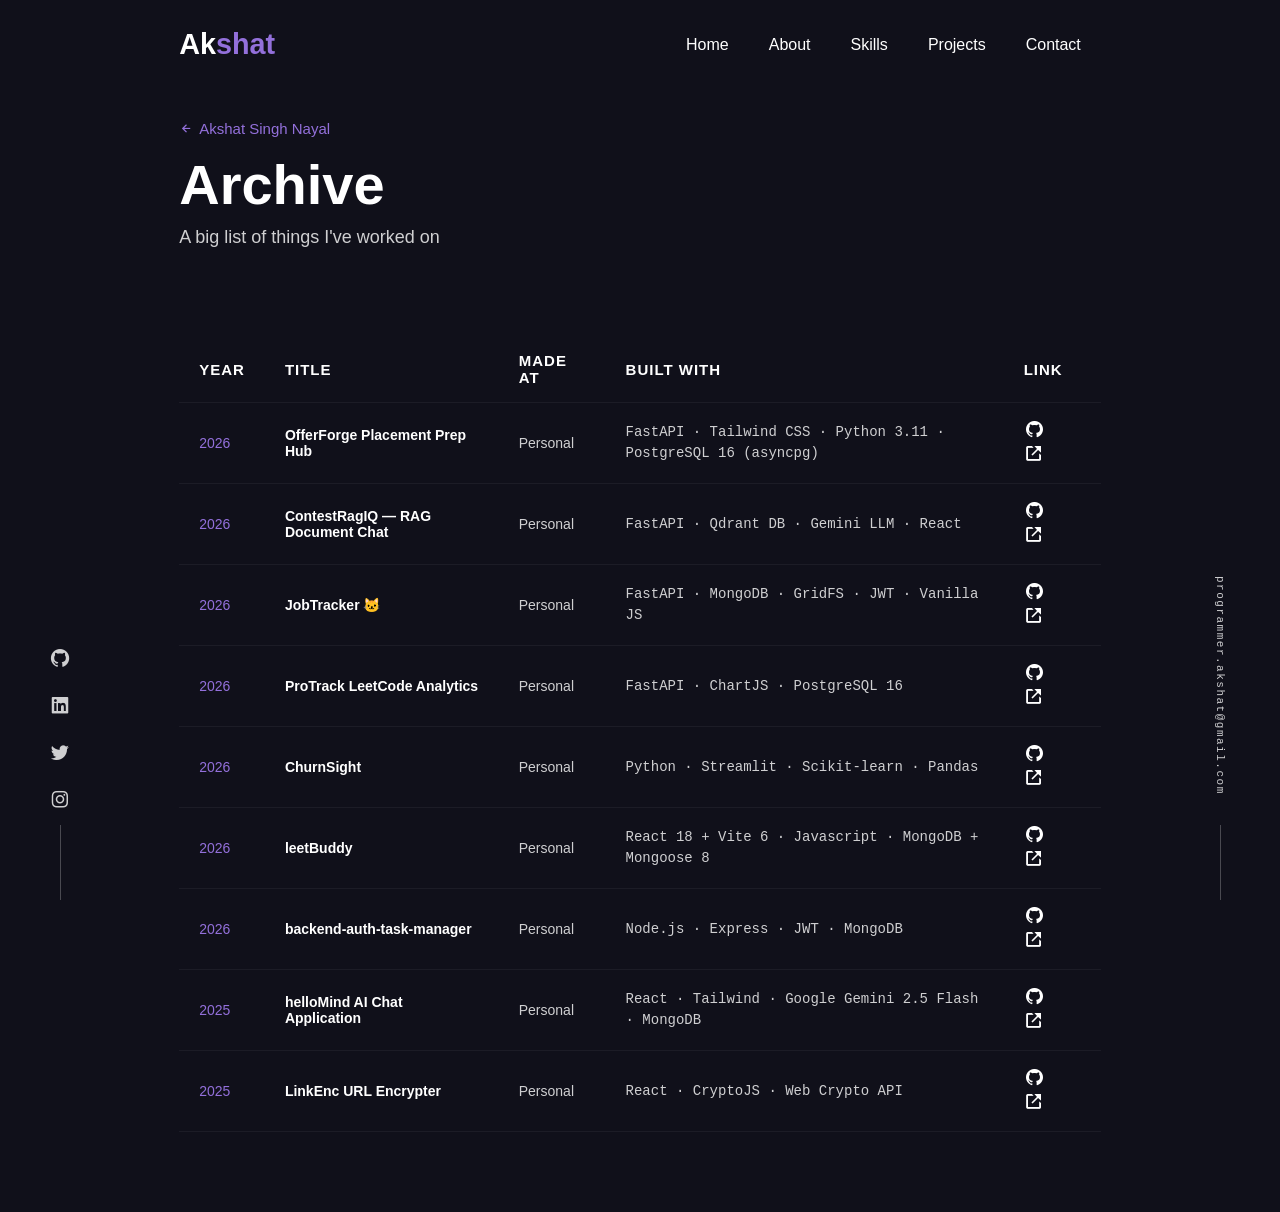
==== commit 656fe170: "added new project" ====
--- a/akshat/archive.html
+++ b/akshat/archive.html
@@ -119,6 +119,18 @@
           </tr>
           <tr>
             <td class="year-column">2026</td>
+            <td class="title-column">JobTracker 🐱</td>
+            <td class="made-column hide-mobile">Personal</td>
+            <td class="tech-column">FastAPI &middot; MongoDB &middot; GridFS &middot; JWT &middot; Vanilla JS</td>
+            <td class="links-column">
+              <a href="https://github.com/AkshatSinghNayal/job-Tracker" target="_blank" rel="noopener noreferrer"
+                aria-label="GitHub"><i class='bx bxl-github'></i></a>
+              <a href="https://jobtrack-kar.vercel.app/" target="_blank" rel="noopener noreferrer"
+                aria-label="Live Demo"><i class='bx bx-link-external'></i></a>
+            </td>
+          </tr>
+          <tr>
+            <td class="year-column">2026</td>
             <td class="title-column">ProTrack LeetCode Analytics</td>
             <td class="made-column hide-mobile">Personal</td>
             <td class="tech-column">FastAPI &middot; ChartJS &middot; PostgreSQL 16</td>
@@ -130,18 +142,7 @@
             </td>
           </tr>
 
-          <tr>
-            <td class="year-column">2026</td>
-            <td class="title-column">JobTracker 🐱</td>
-            <td class="made-column hide-mobile">Personal</td>
-            <td class="tech-column">FastAPI &middot; MongoDB &middot; GridFS &middot; JWT &middot; Vanilla JS</td>
-            <td class="links-column">
-              <a href="https://github.com/AkshatSinghNayal/job-Tracker" target="_blank" rel="noopener noreferrer"
-                aria-label="GitHub"><i class='bx bxl-github'></i></a>
-              <a href="https://jobtrack-kar.vercel.app/" target="_blank" rel="noopener noreferrer"
-                aria-label="Live Demo"><i class='bx bx-link-external'></i></a>
-            </td>
-          </tr>
+          
           <tr>
             <td class="year-column">2026</td>
             <td class="title-column">ChurnSight</td>
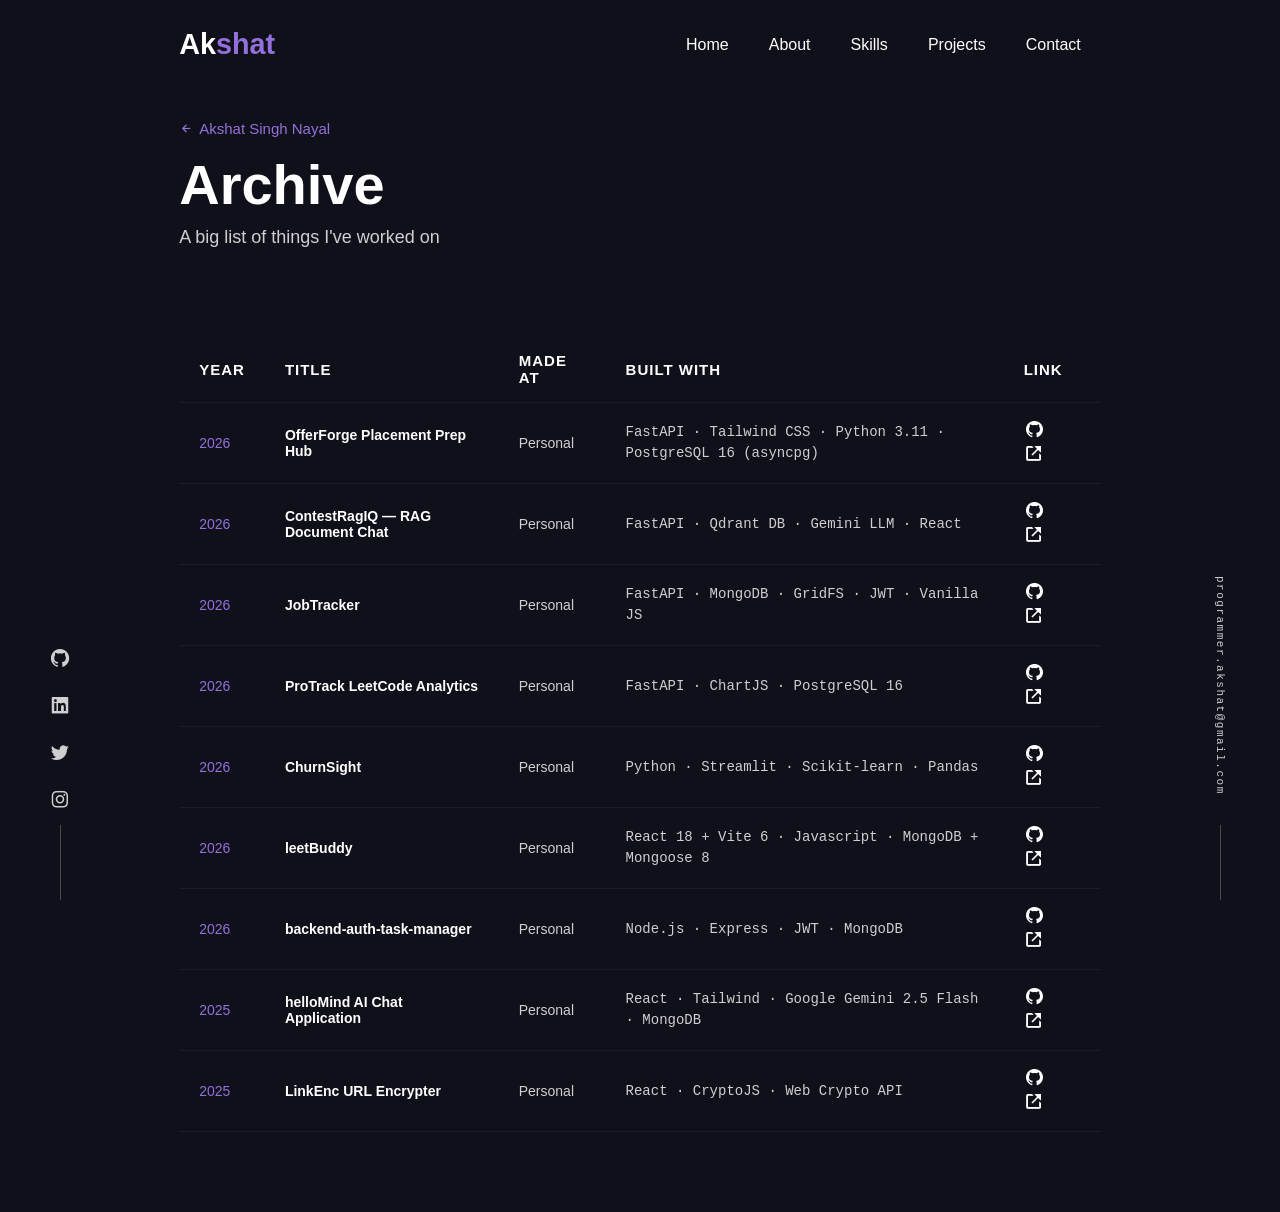
==== commit b1a2f289: "added new project" ====
--- a/akshat/archive.html
+++ b/akshat/archive.html
@@ -119,7 +119,7 @@
           </tr>
           <tr>
             <td class="year-column">2026</td>
-            <td class="title-column">JobTracker 🐱</td>
+            <td class="title-column">JobTracker </td>
             <td class="made-column hide-mobile">Personal</td>
             <td class="tech-column">FastAPI &middot; MongoDB &middot; GridFS &middot; JWT &middot; Vanilla JS</td>
             <td class="links-column">
